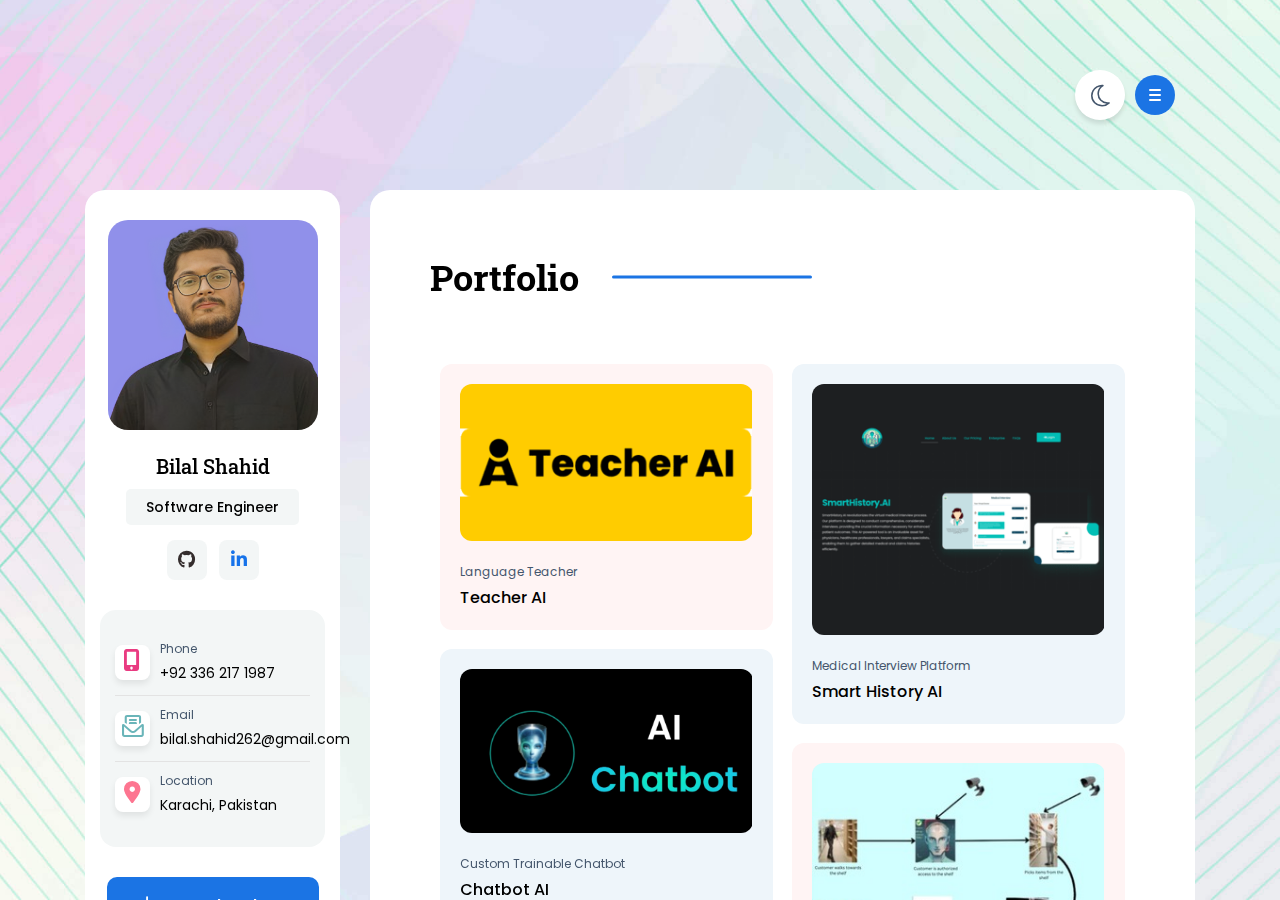
==== portfolio.html @ 800a3431 "Add files via upload" ====
<!Doctype html>
<html class="no-js" lang="zxx">
    <style>
        .shimmer-loader {
        position: fixed;
        top: 0;
        left: 0;
        width: 100%;
        height: 100%;
        background-color: #f0f0f0; /* Background color for the loader */
        display: flex;
        flex-direction: column;
        justify-content: center;
        align-items: center;
        z-index: 9999;
    }
    
    .shimmer-item {
        width: 80%;
        height: 20px;
        background-color: #e0e0e0;
        margin-bottom: 10px;
        position: relative;
        overflow: hidden;
    }
    
    .shimmer-item::before {
        content: "";
        position: absolute;
        top: 0;
        left: 0;
        width: 100%;
        height: 100%;
        background: linear-gradient(to right, #e0e0e0, #f0f0f0, #e0e0e0);
        background-size: 200% 200%;
        animation: shimmer 1.5s ease infinite;
    }
    
    @keyframes shimmer {
        0% {
            background-position: 0% 50%;
        }
        50% {
            background-position: 100% 50%;
        }
        100% {
            background-position: 0% 50%;
        }
    }
    </style>
    <script>
        document.addEventListener("DOMContentLoaded", function() {
        const loader = document.getElementById('shimmer-loader');
    
        window.onload = function() {
            loader.style.display = 'none';
        };
    });
    </script>
<head>
    <meta charset="utf-8">
    <meta http-equiv="x-ua-compatible" content="ie=edge">
    <title>Bilal Shahid - Portfolio</title>
    <meta name="description" content="">
    <meta name="viewport" content="width=device-width, initial-scale=1">
    <link rel="shortcut icon" type="image/x-icon" href="assets/img/favicon.png">
    <!-- Place favicon.ico in the root directory -->

    <!-- CSS here -->
    <link rel="stylesheet" href="assets/css/bootstrap.min.css">
    <link rel="stylesheet" href="assets/css/animate.min.css">
    <link rel="stylesheet" href="assets/css/fontawesome.min.css">
    <link rel="stylesheet" href="assets/css/all.min.css">
    <link rel="stylesheet" href="assets/css/odometer.min.css">
    <link rel="stylesheet" href="assets/css/meanmenu.css">
    <link rel="stylesheet" href="assets/css/swipper.css">
    <link rel="stylesheet" href="assets/css/main.css">
</head>

<body>

    <div class="page-wrapper home-1" data-background="assets/img/bg/page-bg-1.jpg">

        <!-- PRELOADER -->
        <div id="shimmer-loader" class="shimmer-loader">
            <div class="shimmer-item"></div>
            <div class="shimmer-item"></div>
            <div class="shimmer-item"></div>
            <div class="shimmer-item"></div>
        </div>
            <!-- /PRELOADER -->

        <!-- header-start -->
        <div class="bostami-header-area mb-30 z-index-5">
            <div class="container">
                <div class="bostami-header-wrap">
                    <div class="row align-items-center">

                        <!-- logo -->
                        <div class="col-6">
                            <div class="bostami-header-logo">
                                <a class="site-logo" href="../index.html">
                                    <!-- <img src="assets/img/logo/logo-2.png" alt=""> -->
                                </a>
                            </div>
                        </div>

                        <!-- menu btn -->
                        <div class="col-6">
                            <div class="bostami-header-menu-btn text-right">
                                <div class="dark-btn dark-btn-stored dark-btn-icon">
                                    <i class="fa-light fa-moon"></i>
                                    <i class="fa-light fa-sun"></i>
                                </div>
                                <div class="menu-btn toggle_menu">
                                    <span></span>
                                    <span></span>
                                    <span></span>
                                </div>
                            </div>
                        </div>

                    </div>
                </div>

                <!-- mobile menu -->
                <div class="mobile-menu-wrap">
                    <div class="mobile-menu mobile_menu">
                    </div>
                </div>

            </div>
        </div>
        <!-- header-end -->


        <div class="container z-index-3">
            <div class="row">

                <!-- parsonal-info-start -->
                <div class="col-xxl-3 col-xl-3">
                    <div class="bostami-parsonal-info-area">
                        <div class="bostami-parsonal-info-wrap">

                            <!-- img -->
                            <div class="bostami-parsonal-info-img">
                                <img src="assets/img/parsonal-info/parson-img-1.png" alt="avatar">
                            </div>

                            <!-- name -->
                            <h4 class="bostami-parsonal-info-name">
                                <a href="#">Bilal Shahid</a>
                            </h4>
                            <span class="bostami-parsonal-info-bio mb-15">Software Engineer</span>

                            <!-- socail link -->
                            <ul class="bostami-parsonal-info-social-link mb-30">
                                <!-- <li>
                                    <a href="#" class="facebook">
                                        <i class="fa-brands fa-facebook-f"></i>
                                    </a>
                                </li>
                                <li>
                                    <a href="#" class="twitter">
                                        <i class="fa-brands fa-twitter"></i>
                                    </a>
                                </li> -->
                                <li>
                                    <a href="https://github.com/BilalShahid999" class="instagram">
                                        <i class="fa-brands fa-github"></i>
                                    </a>
                                </li>
                                <li>
                                    <a href="https://www.linkedin.com/in/-bilal-shahid/" class="linkedin">
                                        <i class="fa-brands fa-linkedin-in"></i>
                                    </a>
                                </li>
                            </ul>

                            <!-- contact -->
                            <div class="bostami-parsonal-info-contact mb-30">
                                <div class="bostami-parsonal-info-contact-item phone">
                                    <div class="icon">
                                        <i class="fa-solid fa-mobile-screen-button"></i>
                                    </div>
                                    <div class="text">
                                        <span>Phone</span>
                                        <p>+92 336 217 1987</p>
                                    </div>
                                </div>


                                <div class="bostami-parsonal-info-contact-item email">
                                    <div class="icon">
                                        <i class="fa-regular fa-envelope-open-text"></i>
                                    </div>
                                    <div class="text">
                                        <span>Email</span>
                                        <p>bilal.shahid262@gmail.com</p>
                                    </div>
                                </div>

                                <div class="bostami-parsonal-info-contact-item location">
                                    <div class="icon">
                                        <i class="fa-solid fa-location-dot"></i>
                                    </div>
                                    <div class="text">
                                        <span>Location</span>
                                        <p>Karachi, Pakistan

</p>
                                    </div>
                                </div>

                                <!-- <div class="bostami-parsonal-info-contact-item calendar">
                                    <div class="icon">
                                        <i class="fa-light fa-calendar-days"></i>
                                    </div>
                                    <div class="text">
                                        <span>Birthday</span>
                                        <p>August 20, 2002</p>
                                    </div>
                                </div> -->
                            </div>

                            <!-- cv button -->
                            <div class="bostami-parsonal-info-btn">
                                <a class="btn-1" href="Bilal Shahid Resume.pdf">
                                    <span class="icon">
                                        <i class="fa-regular fa-download"></i>
                                    </span>
                                    Download CV
                                </a>
                            </div>

                        </div>
                    </div>
                </div>
                <!-- personal-info-end -->

                <!-- resume-page-start -->
                <div class="col-xxl-8 col-xl-9">
                    <div class="bostami-page-content-wrap">

                        <!-- page title -->
                        <div class="section-wrapper pl-60 pr-60 pt-60">
                            <div class="bostami-page-title-wrap mb-15">
                                <h2 class="page-title">Portfolio</h2>
                            </div>
                        </div>


                        <div class="section-wrapper pr-60 pl-60 mb-60">
                            <div class="row">

                                <div class="col-12">
                                    <ul class="fillter-btn-wrap buttonGroup isotop-menu-wrapper mb-30">
                                        <!-- <li class="fillter-btn is-checked " data-filter="*">All</li>
                                        <li class="fillter-btn" data-filter=".mockup">Mockup</li>
                                        <li class="fillter-btn" data-filter=".design"> Graphic Design</li>
                                        <li class="fillter-btn" data-filter=".logo"> logo</li> -->
                                    </ul>
                                </div>

                                <div class="col-12">
                                    <div id="fillter-item-active" class="fillter-item-wrap">
                                        <div class="grid-sizer"></div>

                                        <!-- signle item -->
                                        <div class=" isotop-item  logo">
                                            <div class="fillter-item bg-prink">
                                                <a class="img" href="" data-bs-toggle="modal"
                                                    data-bs-target="#portfolio-1">
                                                    <img src="assets/img/work/work-img-1.png" alt="">
                                                </a>
                                                <span class="item-subtitle">Language Teacher</span>
                                                <h6 class="item-title">
                                                    <a href="" data-bs-toggle="modal" data-bs-target="#portfolio-1">Teacher AI</a>
                                                </h6>
                                            </div>
                                        </div>

                                        <!-- signle item -->
                                        <div class=" isotop-item design mockup">
                                            <div class="fillter-item bg-catkrill">
                                                <a class="img" href="" data-bs-toggle="modal"
                                                    data-bs-target="#portfolio-2">
                                                    <img src="assets/img/work/work-img-2.png" alt="">
                                                </a>
                                                <span class="item-subtitle">Medical Interview Platform</span>
                                                <h6 class="item-title">
                                                    <a href="" data-bs-toggle="modal" data-bs-target="#portfolio-2">Smart History AI</a>
                                                </h6>
                                            </div>
                                        </div>

                                        <!-- signle item -->
                                        <div class=" isotop-item logo mockup">
                                            <div class="fillter-item bg-catkrill ">
                                                <a class="img" href="" data-bs-toggle="modal"
                                                    data-bs-target="#portfolio-3">
                                                    <img src="assets/img/work/work-img-3.png" alt="">
                                                </a>
                                                <span class="item-subtitle">Custom Trainable Chatbot</span>
                                                <h6 class="item-title">
                                                    <a href="" data-bs-toggle="modal"
                                                        data-bs-target="#portfolio-1">Chatbot AI</a>
                                                </h6>
                                            </div>
                                        </div>

                                        <!-- signle item -->
                                        <div class=" isotop-item mockup">
                                            <div class="fillter-item bg-prink">
                                                <a class="img" href="" data-bs-toggle="modal"
                                                    data-bs-target="#portfolio-4">
                                                    <img src="assets/img/work/work-img-4.png" alt="">
                                                </a>
                                                <span class="item-subtitle">Simplifying Snack Access in Corporate Environments </span>
                                                <h6 class="item-title">
                                                    <a href="" data-bs-toggle="modal"
                                                        data-bs-target="#portfolio-1">AsaanCheckout
</a>
                                                </h6>
                                            </div>
                                        </div>

                                        <!-- signle item -->
                                        <div class="isotop-item design logo">
                                            <div class="fillter-item bg-prink">
                                                <a class="img" href="" data-bs-toggle="modal"
                                                    data-bs-target="#portfolio-5">
                                                    <img src="assets/img/work/work-img-5.png" alt="">
                                                </a>
                                                <span class="item-subtitle">Bridging Communication Gaps</span>
                                                <h6 class="item-title">
                                                    <a href="" data-bs-toggle="modal"
                                                        data-bs-target="#portfolio-5">ASL Fingerspelling Recognition</a>
                                                </h6>
                                            </div>
                                        </div>

                                        <!-- signle item -->
                                        <div class="isotop-item mockup design">
                                            <div class="fillter-item bg-catkrill">
                                                <a class="img" href="" data-bs-toggle="modal"
                                                    data-bs-target="#portfolio-6">
                                                    <img src="assets/img/work/work-img-6.png" alt="">
                                                </a>
                                                <span class="item-subtitle">Hairstyle AI</span>
                                                <h6 class="item-title">
                                                    <a href="" data-bs-toggle="modal" data-bs-target="#portfolio-6">Hairstyle AI</a>
                                                </h6>
                                            </div>
                                        </div>

                                    </div>

                                </div>

                            </div>
                        </div>

                        <!-- footer copyright -->

                    </div>
                </div>
                <!-- resume-page-end -->

                <!-- main-menu-start -->
                <div class="col-xxl-1 d-xxl-block d-none">
                    <div class="bostami-main-menu-wrap">
                        <nav class="bastami-main-menu main_menu">
                            <ul>
                                <li>
                                    <a href="index.html">
                                        <span>
                                            <i class="fa-light fa-address-card"></i>
                                        </span>
                                        about
                                    </a>
                                </li>
                                <li>
                                    <a href="resume.html">
                                        <span>
                                            <i class="fa-light fa-file-user"></i>
                                        </span>
                                        Background
                                    </a>
                                </li>
                                <li class="active">
                                    <a href="portfolio.html">
                                        <span>
                                            <i class="fa-light fa-briefcase"></i>
                                        </span>
                                        Projects
                                    </a>
                                </li>
                                <!-- <li>
                                    <a href="blog.html">
                                        <span>
                                            <i class="fa-light fa-newspaper"></i>
                                        </span>
                                        Blogs
                                    </a>
                                </li> -->
                                <li>
                                    <a href="contact.html">
                                        <span>
                                            <i class="fa-light fa-address-book"></i>
                                        </span>
                                        contact
                                    </a>
                                </li>
                            </ul>
                        </nav>
                    </div>
                </div>
                <!-- main-menu-end -->

            </div>


        </div>

        <!-- portfolio-modal-start -->
        <div class="modal portfolio-modal-box fade" id="portfolio-1" tabindex="-1" role="dialog">
            <div class="modal-dialog modal-dialog-centered" role="document">
                <div class="modal-content">
                    <div class="modal-header">
                        <button type="button" class="close" data-bs-dismiss="modal">
                            <i class="far fa-times"></i>
                        </button>
                    </div>

                    <div class="modal-body">

                        <h6 class="blog-title">
                            Teacher AI
                        </h6>

                        <div class="portfolio-modal-table">
                            <div class="row">
                                <div class="col-md-6">
                                    <h3 class="portfolio-modal-table-text">
                                        <i class="fa-regular fa-file-lines"></i>
                                        Project : <span>Teacher AI</span>
                                    </h3>
                                </div>
                                <div class="col-md-6">
                                    <h3 class="portfolio-modal-table-text">
                                        <i class="fa-regular fa-user "></i>
                                        Client : <span>Jan van der Aa</span>
                                    </h3>
                                </div>
                                <div class="col-md-6">
                                    <h3 class="portfolio-modal-table-text">
                                        <i class="fa-solid fa-code"></i>
                                        Tech Stack : <span> Python, React JS, OpenAI</span>
                                    </h3>
                                </div>
                                <div class="col-md-6">
                                    <h3 class="portfolio-modal-table-text">
                                        <i class="fa-solid fa-arrow-up-right-from-square"></i>
                                        Preview : <a href="https://yourteacher.ai/">yourteacher.ai</a>
                                    </h3>
                                </div>
                            </div>
                        </div>

                        <div class="h1-modal-paragraph">
                            <p>💬 Project Overview
                                As a member of a collaborative development team at Kodexo Labs, I had the incredible opportunity to contribute to the creation of an innovative language learning application Our mission was to build a platform that would assist users in mastering new languages effectively.                                
                            <p>🚀Leveraging Cutting-Edge Technology
                                To achieve this goal, we harnessed the power of the OpenAI API and LangChain to take language learning to the next level.</p>
                            </p>

                        </div>
                        <div class="h1-modal-img">
                            <img src="assets/img/work/portfolio-modal-img-1.jpg" alt="">
                        </div>

                    </div>

                </div>
            </div>
        </div>
        <!-- portfolio-modal-end -->

        <!-- portfolio-modal-start -->
        <div class="modal portfolio-modal-box fade" id="portfolio-2" tabindex="-1" role="dialog">
            <div class="modal-dialog modal-dialog-centered" role="document">
                <div class="modal-content">
                    <div class="modal-header">
                        <button type="button" class="close" data-bs-dismiss="modal">
                            <i class="far fa-times"></i>
                        </button>
                    </div>

                    <div class="modal-body">

                        <h6 class="blog-title">
                            Smart History
                        </h6>

                        <div class="portfolio-modal-table">
                            <div class="row">
                                <div class="col-md-6">
                                    <h3 class="portfolio-modal-table-text">
                                        <i class="fa-regular fa-file-lines"></i>
                                        Project : <span>Smart History
                                        </span>
                                    </h3>
                                </div>
                                <div class="col-md-6">
                                    <h3 class="portfolio-modal-table-text">
                                        <i class="fa-regular fa-user "></i>
                                        Client : <span>Christopher Bringham</span>
                                    </h3>
                                </div>
                                <div class="col-md-6">
                                    <h3 class="portfolio-modal-table-text">
                                        <i class="fa-solid fa-code"></i>
                                        Tech Stack : <span> Python,React JS, Claude, Vapi AI</span>
                                    </h3>
                                </div>
                                <div class="col-md-6">
                                    <h3 class="portfolio-modal-table-text">
                                        <i class="fa-solid fa-arrow-up-right-from-square"></i>
                                        Preview : <a href="https://smarthistory.ai/">smarthistory.ai</a>
                                    </h3>
                                </div>
                            </div>
                        </div>

                        <div class="h1-modal-paragraph">
                            <p>💬 Project Overview
                                As a member of a dynamic development team at Kodexo Labs, I had the privilege of contributing to the creation of a groundbreaking Smart Medical App. Our mission was to empower healthcare professionals by providing a platform that facilitates personalized medical interviews for patients.
                                                                
                            <p> 🚀 Leveraging Advanced AI Technology
                                To achieve this, we integrated Langchain and ClaudeAI, enabling intelligent and interactive chatbot-based medical interviews that enhance patient engagement. </p>
                                <p>🌟 Automated Medical Summaries
                                The application automatically generates detailed and accurate medical interview summaries using advanced algorithms, ensuring that healthcare providers have the necessary information at their fingertips.</p>
                                <p>🗣️ Secure Patient Interaction
                                We prioritized patient confidentiality by providing a secure platform for health-related discussions with the chatbot, fostering trust and openness.</p>
                                <p>📊 Comprehensive Review for Physicians
                                The app allows physicians to review patient responses, medical history, and relevant details through comprehensive interview summaries, streamlining the patient care process and improving healthcare outcomes.</p>
                            </p>

                        </div>
                        <div class="h1-modal-img">
                            <img src="assets/img/work/portfolio-modal-img-2.jpg" alt="">
                        </div>

                    </div>

                </div>
            </div>
        </div>
        <!-- portfolio-modal-end -->



        <!-- portfolio-modal-start -->
        <div class="modal portfolio-modal-box fade" id="portfolio-3" tabindex="-1" role="dialog">
            <div class="modal-dialog modal-dialog-centered" role="document">
                <div class="modal-content">
                    <div class="modal-header">
                        <button type="button" class="close" data-bs-dismiss="modal">
                            <i class="far fa-times"></i>
                        </button>
                    </div>

                    <div class="modal-body">

                        <h6 class="blog-title">
                            Chatbot AI
                        </h6>

                        <div class="portfolio-modal-table">
                            <div class="row">
                                <div class="col-md-6">
                                    <h3 class="portfolio-modal-table-text">
                                        <i class="fa-regular fa-file-lines"></i>
                                        Project : <span>Chatbot AI</span>
                                    </h3>
                                </div>
                                <!-- <div class="col-md-6">
                                    <h3 class="portfolio-modal-table-text">
                                        <i class="fa-regular fa-user "></i>
                                        Client : <span>Chatbot AI</span>
                                    </h3>
                                </div> -->
                                <div class="col-md-6">
                                    <h3 class="portfolio-modal-table-text">
                                        <i class="fa-solid fa-code"></i>
                                        Tech Stack : <span> Python, React JS, RAG, Llama, Jina AI</span>
                                    </h3>
                                </div>
                            </div>
                        </div>

                        <div class="h1-modal-paragraph">
                            <p>Developed a custom trainable chat bot using Chroma DB, FastAPI, OpenAI, and Socket.io. Users can train the chat bot via:</p>

                                <p>1. Website ingestion (Jina AI) 🌐</p>
                                <p>2. PDF uploads (Llama Parser) 📄</p>
                                <p>3. Random text inputs ✍️</p>
                                <p>4. Q&A pairs ❓➡️💡</p>
                                <p>5. Live chat training 💬</p>
                                
                                <p>The chat bot employs Retrieval Augmented Generation (RAG) for accurate responses and can be embedded as a widget on websites. This enhances user interaction and provides automated support. </p>                               
                            <p>🚀Leveraging Cutting-Edge Technology
                                To achieve this goal, we harnessed the power of the OpenAI API and LangChain to take language learning to the next level.</p>

                        </div>
                        <div class="h1-modal-img">
                            <img src="assets/img/work/portfolio-modal-img-3.jpg" alt="">
                        </div>

                    </div>

                </div>
            </div>
        </div>
        <!-- portfolio-modal-end -->






        <!-- portfolio-modal-start -->
        <div class="modal portfolio-modal-box fade" id="portfolio-4" tabindex="-1" role="dialog">
            <div class="modal-dialog modal-dialog-centered" role="document">
                <div class="modal-content">
                    <div class="modal-header">
                        <button type="button" class="close" data-bs-dismiss="modal">
                            <i class="far fa-times"></i>
                        </button>
                    </div>

                    <div class="modal-body">

                        <h6 class="blog-title">
                            AsaanCheckout
                        </h6>

                        <div class="portfolio-modal-table">
                            <div class="row">
                                <div class="col-md-6">
                                    <h3 class="portfolio-modal-table-text">
                                        <i class="fa-regular fa-file-lines"></i>
                                        Project : <span>AsaanCheckout</span>
                                    </h3>
                                </div>
                                <div class="col-md-6">
                                    <h3 class="portfolio-modal-table-text">
                                        <i class="fa-regular fa-user "></i>
                                        Client : <span>FAST NUCES</span>
                                    </h3>
                                </div>
                                <div class="col-md-6">
                                    <h3 class="portfolio-modal-table-text">
                                        <i class="fa-solid fa-code"></i>
                                        Tech Stack : <span> Python, YOLOv8, OpenCV, Roboflow</span>
                                    </h3>
                                </div>
                            </div>
                        </div>

                        <div class="h1-modal-paragraph">
                            <p>AsaanCheckout
 is an innovative system that transforms how snacks are obtained in workplaces and institutions. Using advanced technologies like object detection and facial recognition, it allows employees to access snacks without traditional payment methods.</p>
                             <p>🔍 Key Features</p>  
                             <p>- Smart Snack Detection: Utilizes YOLOv8 for real-time identification of snacks on shelves.</p>
                             <p>- Facial Recognition for Access: Identifies individuals at entry points for seamless access.</p>
                             <p>- Cashless Snack Selection: Users can freely pick snacks without cash or cards.</p>
                             <p>- Automated Invoicing: Generates and emails an invoice detailing snacks taken upon exit.</p> 
                            <p>✅ Benefits</p>
                            <p>- Convenience: Quick and easy snack access without payment hassles.</p>
                            <p>- Tracking and Accountability: Monitors snack consumption for responsible usage.</p>
                            <p>- Resource Efficiency: Streamlines the snack procurement process for better management.</p>
                            <p>AsaanCheckout
 enhances the snack experience in corporate settings, boosting employee satisfaction and productivity.</p>
                        </div>
                        <div class="h1-modal-img">
                            <img src="assets/img/work/portfolio-modal-img-4.jpg" alt="">
                        </div>

                    </div>

                </div>
            </div>
        </div>
        <!-- portfolio-modal-end -->







        <!-- portfolio-modal-start -->
        <div class="modal portfolio-modal-box fade" id="portfolio-5" tabindex="-1" role="dialog">
            <div class="modal-dialog modal-dialog-centered" role="document">
                <div class="modal-content">
                    <div class="modal-header">
                        <button type="button" class="close" data-bs-dismiss="modal">
                            <i class="far fa-times"></i>
                        </button>
                    </div>

                    <div class="modal-body">

                        <h6 class="blog-title">
                            ASL Fingerspelling Recognition
                        </h6>

                        <div class="portfolio-modal-table">
                            <div class="row">
                                <div class="col-md-6">
                                    <h3 class="portfolio-modal-table-text">
                                        <i class="fa-regular fa-file-lines"></i>
                                        Project : <span>ASL Fingerspelling Recognition</span>
                                    </h3>
                                </div>
                                <div class="col-md-6">
                                    <h3 class="portfolio-modal-table-text">
                                        <i class="fa-regular fa-user "></i>
                                        Client : <span>SignLab</span>
                                    </h3>
                                </div>
                                <div class="col-md-6">
                                    <h3 class="portfolio-modal-table-text">
                                        <i class="fa-solid fa-code"></i>
                                        Tech Stack : <span>Python, PyTorch and TensorFlow</span>
                                    </h3>
                                </div>
                            </div>
                        </div>

                        <div class="h1-modal-paragraph">
                            <p>🤖 Project Overview
                                Developing an advanced ASL Fingerspelling Recognition System using PyTorch and TensorFlow for real-time gesture interpretation.
                                                                
                            <p> 📊 Comprehensive Dataset
                                Utilizing a Kaggle dataset with nearly 9,000 to 10,000 images per alphabet for robust training.</p>
                                <p>🖐️ Accurate Hand Pose Detection
                                    Leveraging MediaPipe for precise hand tracking and gesture recognition.</p>
                                <p>🌐 Versatile Applications
                                    Facilitating communication in interviews, video calling, and beyond.</p>
                                <p>📱 Optimized Deployment
                                    Utilizing TensorFlow Lite (TFLite) for efficient integration across devices.</p>
                            </p>
                        <p>🌟 Conclusion
                            Promoting inclusivity and accessibility through innovative deep learning solutions.</p>
                        </div>
                        <div class="h1-modal-img">
                            <img src="assets/img/work/portfolio-modal-img-5.jpg" alt="">
                        </div>

                    </div>

                </div>
            </div>
        </div>
        <!-- portfolio-modal-end -->





        <!-- portfolio-modal-start -->
        <div class="modal portfolio-modal-box fade" id="portfolio-6" tabindex="-1" role="dialog">
            <div class="modal-dialog modal-dialog-centered" role="document">
                <div class="modal-content">
                    <div class="modal-header">
                        <button type="button" class="close" data-bs-dismiss="modal">
                            <i class="far fa-times"></i>
                        </button>
                    </div>

                    <div class="modal-body">

                        <h6 class="blog-title">
                            AI Hairstyle
                        </h6>

                        <div class="portfolio-modal-table">
                            <div class="row">
                                <div class="col-md-6">
                                    <h3 class="portfolio-modal-table-text">
                                        <i class="fa-regular fa-file-lines"></i>
                                        Project : <span>AI Hairstyle</span>
                                    </h3>
                                </div>
                                <div class="col-md-6">
                                    <h3 class="portfolio-modal-table-text">
                                        <i class="fa-regular fa-user "></i>
                                        Client : <span>Kultural Kard Games</span>
                                    </h3>
                                </div>
                                <div class="col-md-6">
                                    <h3 class="portfolio-modal-table-text">
                                        <i class="fa-solid fa-code"></i>
                                        Tech Stack : <span> Stable Diffusion (Inpainting Model), Img2Img Generation, Segmentation and Masking (Using YOLOv8), Custom Fine-tuned LoRA Models, Controlnet with IP-adapter (For face restoration), FastAPI, Face Detection and Face Orientation (Roll, Pitch, Yaw), VAE Pruned Model
                                        </span>
                                    </h3>
    
                                </div>
                            </div>
                        </div>

                        <div class="h1-modal-paragraph">
                            <p>In this project, I developed an innovative try-on hairstyle application that utilizes advanced AI technologies to provide users with a realistic preview of various hairstyles. By integrating multiple sophisticated tools and models, the application delivers high-quality and seamless results.                            </p>

                            <p>Key Features 🔑</p>                                
                            <p> 1. Stable Diffusion (Inpainting Model) 🎨  
                                Ensures seamless blending of hairstyles onto user images, maintaining exceptional realism and quality.
                             </p>
                                <p>2. Img2Img Generation 🖼️  
                                    Modifies existing images while preserving essential features, allowing users to easily explore different hairstyle options.</p>
                                <p>3. Segmentation and Masking (Using YOLOv8) 🎯  
                                    Facilitates precise detection and separation of hair from the background, ensuring accurate hairstyle application.</p>
                                <p>4. Custom Fine-Tuned Lora Models 🔧  
                                    Enhances adaptability and performance, catering to a diverse range of hairstyle choices.</p>

                                <p>5. ControlNet with IP-Adapter (For Face Restoration) 🧠  
                                    Maintains consistent and natural facial features after hairstyle changes, ensuring a realistic appearance.</p>
                                <p>6. FastAPI 🚀  
                                    Provides a robust and scalable backend framework, supporting efficient application operations and user interactions.</p>
                        
                                <p>7. Face Detection and Orientation (Roll, Pitch, Yaw) 🧭  
                                    Accurately aligns hairstyles according to the user's head position, resulting in a natural look.</p>
                        
                        
                                <p>8. VAE Pruned Model 🏎️  
                                    Streamlines processing, making the application faster and more resource-efficient.</p>
                        
                                <p>Conclusion 🎉

                                    This hairstyle try-on application showcases my expertise in AI, machine learning, and application development. It exemplifies my ability to integrate and optimize multiple advanced technologies into a cohesive and user-friendly solution, offering an engaging experience for users exploring new hairstyles.</p>

                                </div>
                        <div class="h1-modal-img">
                            <img src="assets/img/work/portfolio-modal-img-6.jpg" alt="">
                        </div>

                    </div>

                </div>
            </div>
        </div>
        <!-- portfolio-modal-end -->





    </div>

    <!-- JS here -->
    <script src="assets/js/jquery.min.js"></script>
    <script src="assets/js/bootstrap.bundle.min.js"></script>
    <script src="assets/js/swipper-bundle.min.js"></script>
    <script src="assets/js/jquery.meanmenu.min.js"></script>
    <script src="assets/js/wow.min.js"></script>
    <script src="assets/js/isotope.pkgd.min.js"></script>
    <script src="assets/js/odometer.min.js"></script>
    <script src="assets/js/appear.min.js"></script>
    <script src="assets/js/main.js"></script>
</body>

</html>
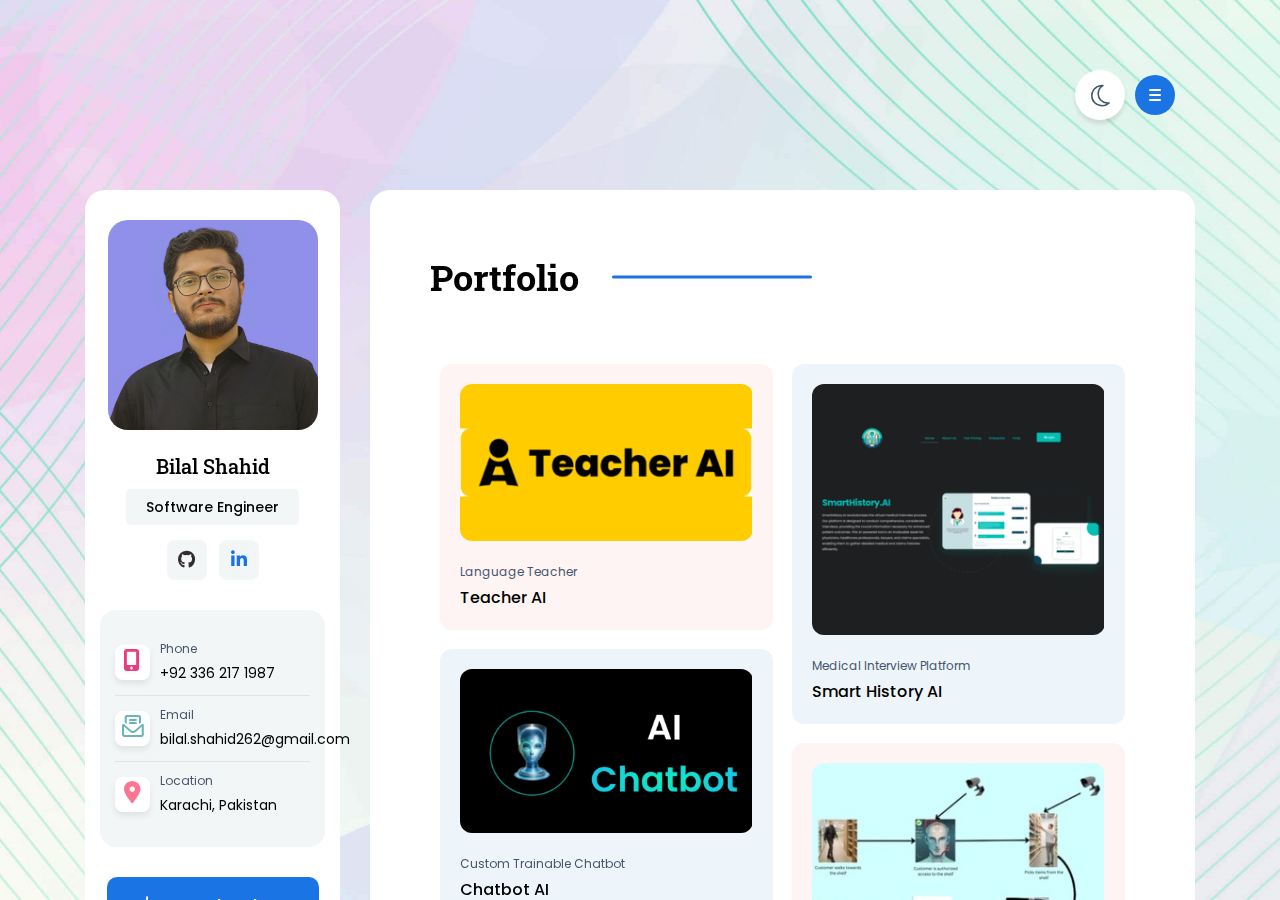
==== commit 8bfc9dbb: "changed contact, portfolio, resume" ====
--- a/portfolio.html
+++ b/portfolio.html
@@ -60,7 +60,7 @@
 <head>
     <meta charset="utf-8">
     <meta http-equiv="x-ua-compatible" content="ie=edge">
-    <title>Bilal Shahid - Portfolio</title>
+    <title>Bilal Shahid - Projects</title>
     <meta name="description" content="">
     <meta name="viewport" content="width=device-width, initial-scale=1">
     <link rel="shortcut icon" type="image/x-icon" href="assets/img/favicon.png">
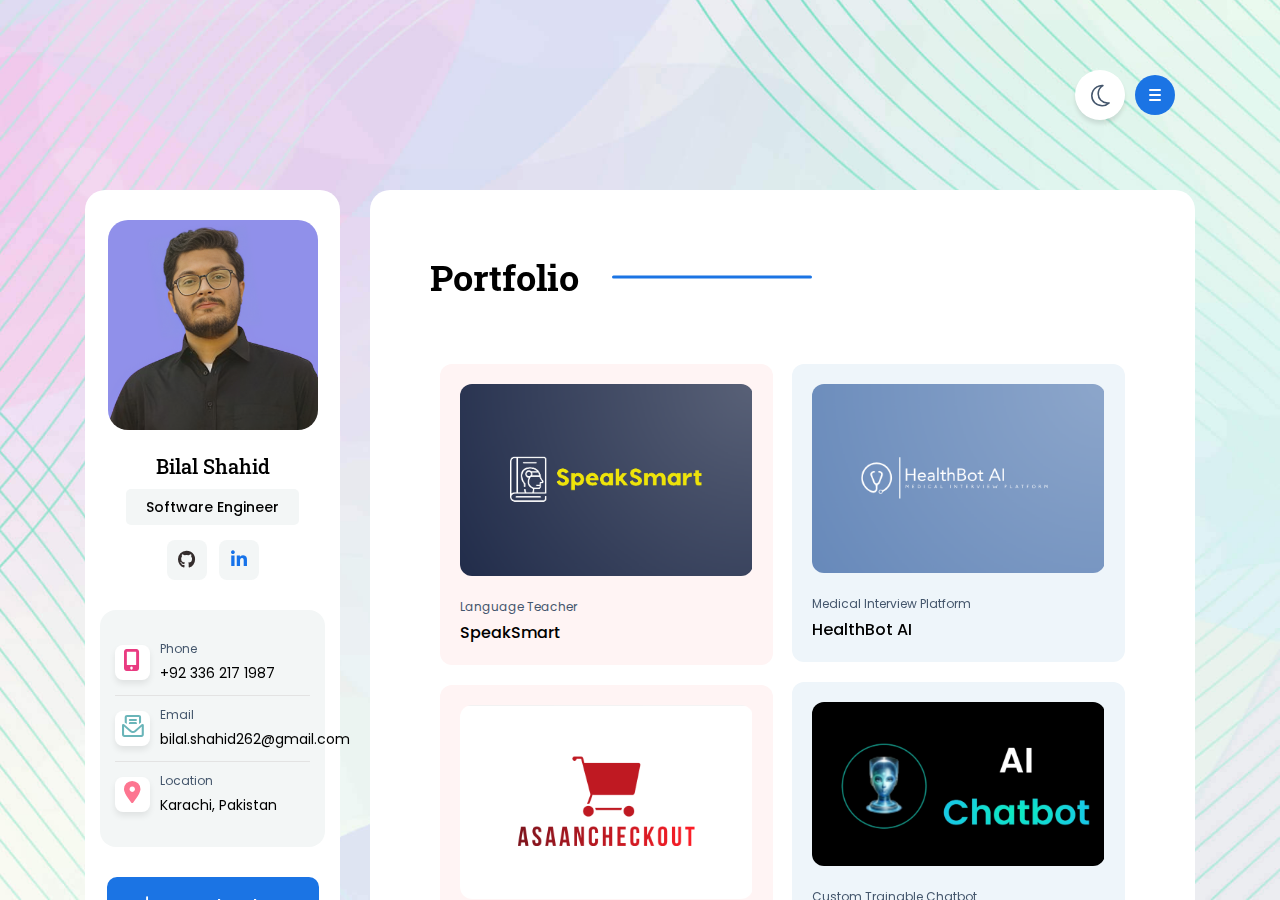
==== commit e397a60d: "change project names" ====
--- a/portfolio.html
+++ b/portfolio.html
@@ -275,7 +275,7 @@
                                                 </a>
                                                 <span class="item-subtitle">Language Teacher</span>
                                                 <h6 class="item-title">
-                                                    <a href="" data-bs-toggle="modal" data-bs-target="#portfolio-1">Teacher AI</a>
+                                                    <a href="" data-bs-toggle="modal" data-bs-target="#portfolio-1">SpeakSmart</a>
                                                 </h6>
                                             </div>
                                         </div>
@@ -289,7 +289,7 @@
                                                 </a>
                                                 <span class="item-subtitle">Medical Interview Platform</span>
                                                 <h6 class="item-title">
-                                                    <a href="" data-bs-toggle="modal" data-bs-target="#portfolio-2">Smart History AI</a>
+                                                    <a href="" data-bs-toggle="modal" data-bs-target="#portfolio-2">HealthBot AI</a>
                                                 </h6>
                                             </div>
                                         </div>
@@ -436,7 +436,7 @@
                     <div class="modal-body">
 
                         <h6 class="blog-title">
-                            Teacher AI
+                            SpeakSmart
                         </h6>
 
                         <div class="portfolio-modal-table">
@@ -444,27 +444,27 @@
                                 <div class="col-md-6">
                                     <h3 class="portfolio-modal-table-text">
                                         <i class="fa-regular fa-file-lines"></i>
-                                        Project : <span>Teacher AI</span>
-                                    </h3>
-                                </div>
-                                <div class="col-md-6">
+                                        Project : <span>SpeakSmart</span>
+                                    </h3>
+                                </div>
+                                <!-- <div class="col-md-6">
                                     <h3 class="portfolio-modal-table-text">
                                         <i class="fa-regular fa-user "></i>
                                         Client : <span>Jan van der Aa</span>
                                     </h3>
-                                </div>
+                                </div> -->
                                 <div class="col-md-6">
                                     <h3 class="portfolio-modal-table-text">
                                         <i class="fa-solid fa-code"></i>
                                         Tech Stack : <span> Python, React JS, OpenAI</span>
                                     </h3>
                                 </div>
-                                <div class="col-md-6">
+                                <!-- <div class="col-md-6">
                                     <h3 class="portfolio-modal-table-text">
                                         <i class="fa-solid fa-arrow-up-right-from-square"></i>
                                         Preview : <a href="https://yourteacher.ai/">yourteacher.ai</a>
                                     </h3>
-                                </div>
+                                </div> -->
                             </div>
                         </div>
 
@@ -500,7 +500,7 @@
                     <div class="modal-body">
 
                         <h6 class="blog-title">
-                            Smart History
+                            HealthBot AI
                         </h6>
 
                         <div class="portfolio-modal-table">
@@ -508,34 +508,34 @@
                                 <div class="col-md-6">
                                     <h3 class="portfolio-modal-table-text">
                                         <i class="fa-regular fa-file-lines"></i>
-                                        Project : <span>Smart History
+                                        Project : <span>HealthBot AI
                                         </span>
                                     </h3>
                                 </div>
-                                <div class="col-md-6">
+                                <!-- <div class="col-md-6">
                                     <h3 class="portfolio-modal-table-text">
                                         <i class="fa-regular fa-user "></i>
                                         Client : <span>Christopher Bringham</span>
                                     </h3>
-                                </div>
+                                </div> -->
                                 <div class="col-md-6">
                                     <h3 class="portfolio-modal-table-text">
                                         <i class="fa-solid fa-code"></i>
                                         Tech Stack : <span> Python,React JS, Claude, Vapi AI</span>
                                     </h3>
                                 </div>
-                                <div class="col-md-6">
+                                <!-- <div class="col-md-6">
                                     <h3 class="portfolio-modal-table-text">
                                         <i class="fa-solid fa-arrow-up-right-from-square"></i>
                                         Preview : <a href="https://smarthistory.ai/">smarthistory.ai</a>
                                     </h3>
-                                </div>
+                                </div> -->
                             </div>
                         </div>
 
                         <div class="h1-modal-paragraph">
                             <p>💬 Project Overview
-                                As a member of a dynamic development team at Kodexo Labs, I had the privilege of contributing to the creation of a groundbreaking Smart Medical App. Our mission was to empower healthcare professionals by providing a platform that facilitates personalized medical interviews for patients.
+                                I had the privilege of contributing to the creation of a groundbreaking smart medical app. Our mission was to empower healthcare professionals by providing a platform that facilitates personalized medical interviews for patients.
                                                                 
                             <p> 🚀 Leveraging Advanced AI Technology
                                 To achieve this, we integrated Langchain and ClaudeAI, enabling intelligent and interactive chatbot-based medical interviews that enhance patient engagement. </p>
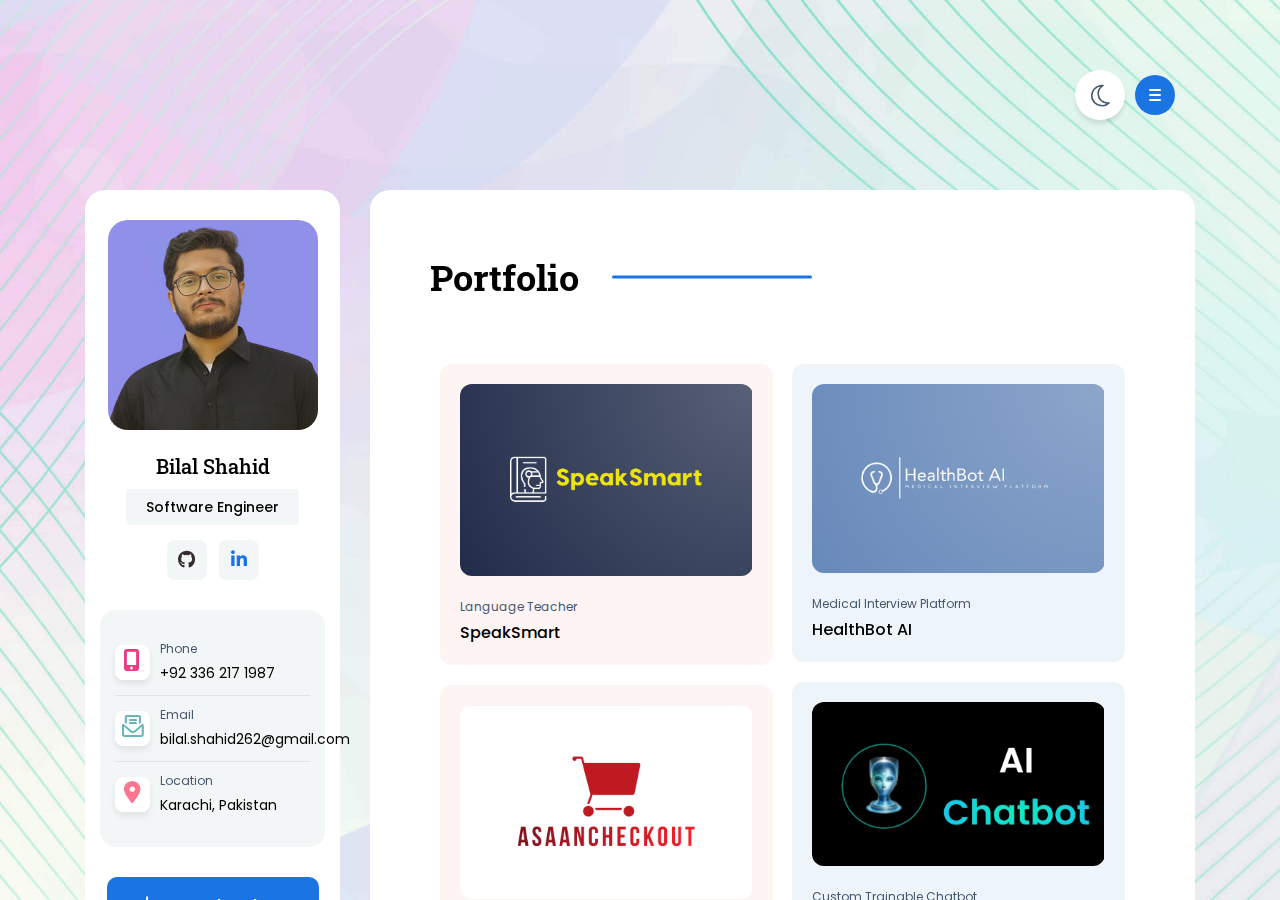
==== commit 984e5750: "change project description" ====
--- a/portfolio.html
+++ b/portfolio.html
@@ -470,7 +470,7 @@
 
                         <div class="h1-modal-paragraph">
                             <p>💬 Project Overview
-                                As a member of a collaborative development team at Kodexo Labs, I had the incredible opportunity to contribute to the creation of an innovative language learning application Our mission was to build a platform that would assist users in mastering new languages effectively.                                
+                                I had the incredible opportunity to contribute to the creation of an innovative language learning application Our mission was to build a platform that would assist users in mastering new languages effectively.                                
                             <p>🚀Leveraging Cutting-Edge Technology
                                 To achieve this goal, we harnessed the power of the OpenAI API and LangChain to take language learning to the next level.</p>
                             </p>
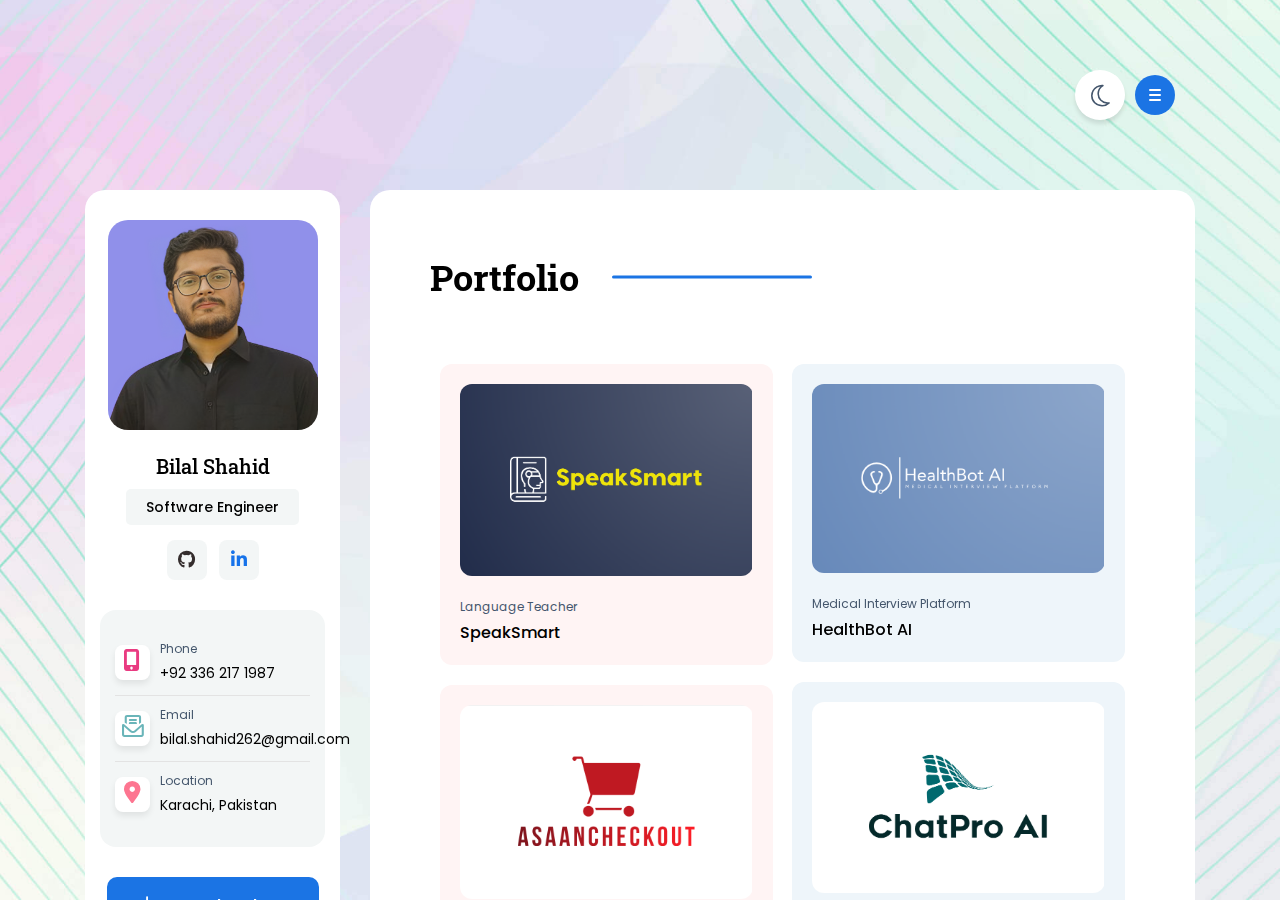
==== commit a6ba0740: "update chatbot name and logo" ====
--- a/portfolio.html
+++ b/portfolio.html
@@ -304,7 +304,7 @@
                                                 <span class="item-subtitle">Custom Trainable Chatbot</span>
                                                 <h6 class="item-title">
                                                     <a href="" data-bs-toggle="modal"
-                                                        data-bs-target="#portfolio-1">Chatbot AI</a>
+                                                        data-bs-target="#portfolio-1">ChatPro AI</a>
                                                 </h6>
                                             </div>
                                         </div>
@@ -347,9 +347,9 @@
                                                     data-bs-target="#portfolio-6">
                                                     <img src="assets/img/work/work-img-6.png" alt="">
                                                 </a>
-                                                <span class="item-subtitle">Hairstyle AI</span>
+                                                <span class="item-subtitle">Try-on hairstyle application</span>
                                                 <h6 class="item-title">
-                                                    <a href="" data-bs-toggle="modal" data-bs-target="#portfolio-6">Hairstyle AI</a>
+                                                    <a href="" data-bs-toggle="modal" data-bs-target="#portfolio-6">HairTransform.AI</a>
                                                 </h6>
                                             </div>
                                         </div>
@@ -574,7 +574,7 @@
                     <div class="modal-body">
 
                         <h6 class="blog-title">
-                            Chatbot AI
+                            ChatPro AI
                         </h6>
 
                         <div class="portfolio-modal-table">
@@ -582,7 +582,7 @@
                                 <div class="col-md-6">
                                     <h3 class="portfolio-modal-table-text">
                                         <i class="fa-regular fa-file-lines"></i>
-                                        Project : <span>Chatbot AI</span>
+                                        Project : <span>ChatPro AI</span>
                                     </h3>
                                 </div>
                                 <!-- <div class="col-md-6">
@@ -784,7 +784,7 @@
                     <div class="modal-body">
 
                         <h6 class="blog-title">
-                            AI Hairstyle
+                            HairTransform.AI
                         </h6>
 
                         <div class="portfolio-modal-table">
@@ -792,15 +792,15 @@
                                 <div class="col-md-6">
                                     <h3 class="portfolio-modal-table-text">
                                         <i class="fa-regular fa-file-lines"></i>
-                                        Project : <span>AI Hairstyle</span>
-                                    </h3>
-                                </div>
-                                <div class="col-md-6">
+                                        Project : <span>HairTransform.AI</span>
+                                    </h3>
+                                </div>
+                                <!-- <div class="col-md-6">
                                     <h3 class="portfolio-modal-table-text">
                                         <i class="fa-regular fa-user "></i>
                                         Client : <span>Kultural Kard Games</span>
                                     </h3>
-                                </div>
+                                </div> -->
                                 <div class="col-md-6">
                                     <h3 class="portfolio-modal-table-text">
                                         <i class="fa-solid fa-code"></i>
